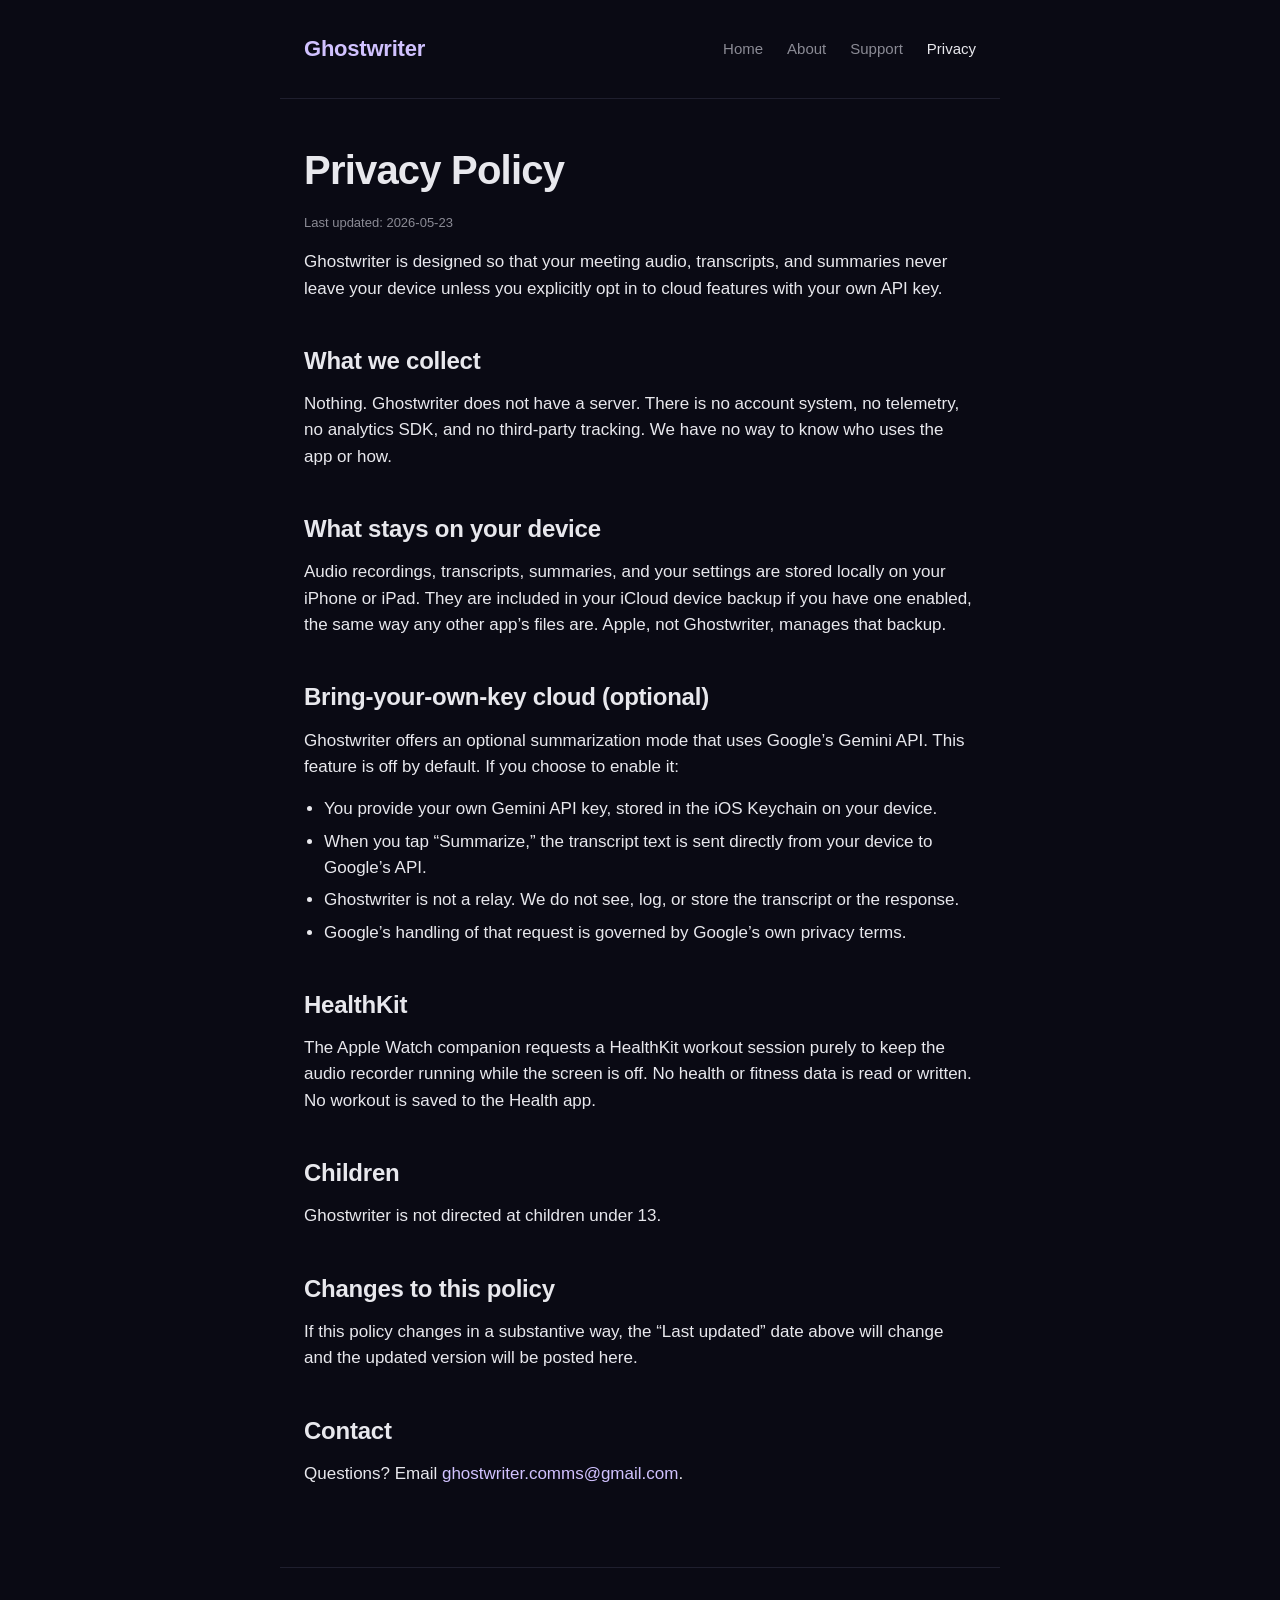
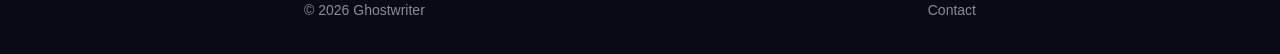
==== privacy.html @ 700176b4 "Initial commit: Ghostwriter website Static 4-page marketing/legal site for App Store Connect submiss" ====
<!DOCTYPE html>
<html lang="en">
<head>
  <meta charset="utf-8">
  <meta name="viewport" content="width=device-width, initial-scale=1">
  <title>Privacy Policy — Ghostwriter</title>
  <link rel="stylesheet" href="assets/style.css">
</head>
<body>
  <header>
    <a href="index.html" class="wordmark">Ghostwriter</a>
    <nav>
      <a href="index.html">Home</a>
      <a href="about.html">About</a>
      <a href="support.html">Support</a>
      <a href="privacy.html" class="active">Privacy</a>
    </nav>
  </header>

  <main>
    <h1>Privacy Policy</h1>
    <p class="meta">Last updated: 2026-05-23</p>

    <p>Ghostwriter is designed so that your meeting audio, transcripts, and summaries never leave your device unless you explicitly opt in to cloud features with your own API key.</p>

    <h2>What we collect</h2>
    <p>Nothing. Ghostwriter does not have a server. There is no account system, no telemetry, no analytics SDK, and no third-party tracking. We have no way to know who uses the app or how.</p>

    <h2>What stays on your device</h2>
    <p>Audio recordings, transcripts, summaries, and your settings are stored locally on your iPhone or iPad. They are included in your iCloud device backup if you have one enabled, the same way any other app&rsquo;s files are. Apple, not Ghostwriter, manages that backup.</p>

    <h2>Bring-your-own-key cloud (optional)</h2>
    <p>Ghostwriter offers an optional summarization mode that uses Google&rsquo;s Gemini API. This feature is off by default. If you choose to enable it:</p>
    <ul>
      <li>You provide your own Gemini API key, stored in the iOS Keychain on your device.</li>
      <li>When you tap &ldquo;Summarize,&rdquo; the transcript text is sent directly from your device to Google&rsquo;s API.</li>
      <li>Ghostwriter is not a relay. We do not see, log, or store the transcript or the response.</li>
      <li>Google&rsquo;s handling of that request is governed by Google&rsquo;s own privacy terms.</li>
    </ul>

    <h2>HealthKit</h2>
    <p>The Apple Watch companion requests a HealthKit workout session purely to keep the audio recorder running while the screen is off. No health or fitness data is read or written. No workout is saved to the Health app.</p>

    <h2>Children</h2>
    <p>Ghostwriter is not directed at children under 13.</p>

    <h2>Changes to this policy</h2>
    <p>If this policy changes in a substantive way, the &ldquo;Last updated&rdquo; date above will change and the updated version will be posted here.</p>

    <h2>Contact</h2>
    <p>Questions? Email <a href="mailto:ghostwriter.comms@gmail.com">ghostwriter.comms@gmail.com</a>.</p>
  </main>

  <footer>
    <span>&copy; 2026 Ghostwriter</span>
    <a href="mailto:ghostwriter.comms@gmail.com">Contact</a>
  </footer>
</body>
</html>
---- assets/style.css ----
/* Ghostwriter site — shared stylesheet */

:root {
  --lavender: #D1C2FF;
  --lavender-dim: #a99cd6;
  --bg: #0a0a14;
  --bg-elevated: #14141f;
  --text: #e8e8ed;
  --text-muted: #8b8b95;
  --border: #1f1f2e;
  --max-width: 720px;
}

* {
  box-sizing: border-box;
  margin: 0;
  padding: 0;
}

html {
  -webkit-text-size-adjust: 100%;
  scroll-behavior: smooth;
}

body {
  font-family: -apple-system, BlinkMacSystemFont, "SF Pro Text", "Helvetica Neue", sans-serif;
  background: var(--bg);
  color: var(--text);
  line-height: 1.55;
  font-size: 17px;
  -webkit-font-smoothing: antialiased;
  min-height: 100vh;
  display: flex;
  flex-direction: column;
}

a {
  color: var(--lavender);
  text-decoration: none;
}

a:hover {
  text-decoration: underline;
}

/* Layout */

header,
main,
footer {
  width: 100%;
  max-width: var(--max-width);
  margin: 0 auto;
  padding: 0 24px;
}

header {
  display: flex;
  align-items: center;
  justify-content: space-between;
  padding-top: 32px;
  padding-bottom: 32px;
  border-bottom: 1px solid var(--border);
  margin-bottom: 48px;
}

.wordmark {
  font-size: 22px;
  font-weight: 600;
  letter-spacing: -0.01em;
  color: var(--lavender);
}

nav {
  display: flex;
  gap: 24px;
}

nav a {
  color: var(--text-muted);
  font-size: 15px;
}

nav a:hover {
  color: var(--text);
  text-decoration: none;
}

nav a.active {
  color: var(--text);
}

main {
  flex: 1;
  padding-bottom: 64px;
}

footer {
  border-top: 1px solid var(--border);
  padding-top: 32px;
  padding-bottom: 32px;
  color: var(--text-muted);
  font-size: 14px;
  display: flex;
  justify-content: space-between;
  align-items: center;
}

footer a {
  color: var(--text-muted);
}

/* Typography */

h1 {
  font-size: 40px;
  font-weight: 700;
  letter-spacing: -0.02em;
  line-height: 1.15;
  margin-bottom: 20px;
}

h2 {
  font-size: 24px;
  font-weight: 600;
  letter-spacing: -0.01em;
  margin-top: 40px;
  margin-bottom: 12px;
}

h3 {
  font-size: 18px;
  font-weight: 600;
  margin-top: 24px;
  margin-bottom: 8px;
  color: var(--lavender-dim);
}

p {
  margin-bottom: 16px;
  color: var(--text);
}

p.lead {
  font-size: 19px;
  color: var(--text-muted);
  margin-bottom: 32px;
}

ul, ol {
  margin: 0 0 16px 20px;
}

li {
  margin-bottom: 6px;
}

small, .meta {
  font-size: 13px;
  color: var(--text-muted);
}

/* Components */

.cta {
  display: inline-block;
  padding: 14px 28px;
  background: var(--lavender);
  color: var(--bg);
  border-radius: 999px;
  font-weight: 600;
  font-size: 16px;
  margin-top: 8px;
}

.cta:hover {
  text-decoration: none;
  opacity: 0.9;
}

.cta.secondary {
  background: transparent;
  color: var(--lavender);
  border: 1px solid var(--lavender);
}

.hero {
  padding: 24px 0 48px;
}

.features {
  display: grid;
  grid-template-columns: 1fr;
  gap: 24px;
  margin-top: 48px;
}

.feature {
  padding: 24px;
  background: var(--bg-elevated);
  border: 1px solid var(--border);
  border-radius: 16px;
}

.feature h3 {
  margin-top: 0;
}

@media (min-width: 640px) {
  .features {
    grid-template-columns: 1fr 1fr;
  }
}

/* Mobile tweaks */

@media (max-width: 480px) {
  h1 { font-size: 32px; }
  header { padding-top: 20px; padding-bottom: 20px; margin-bottom: 32px; }
  nav { gap: 16px; }
  nav a { font-size: 14px; }
  footer { flex-direction: column; gap: 12px; text-align: center; }
}
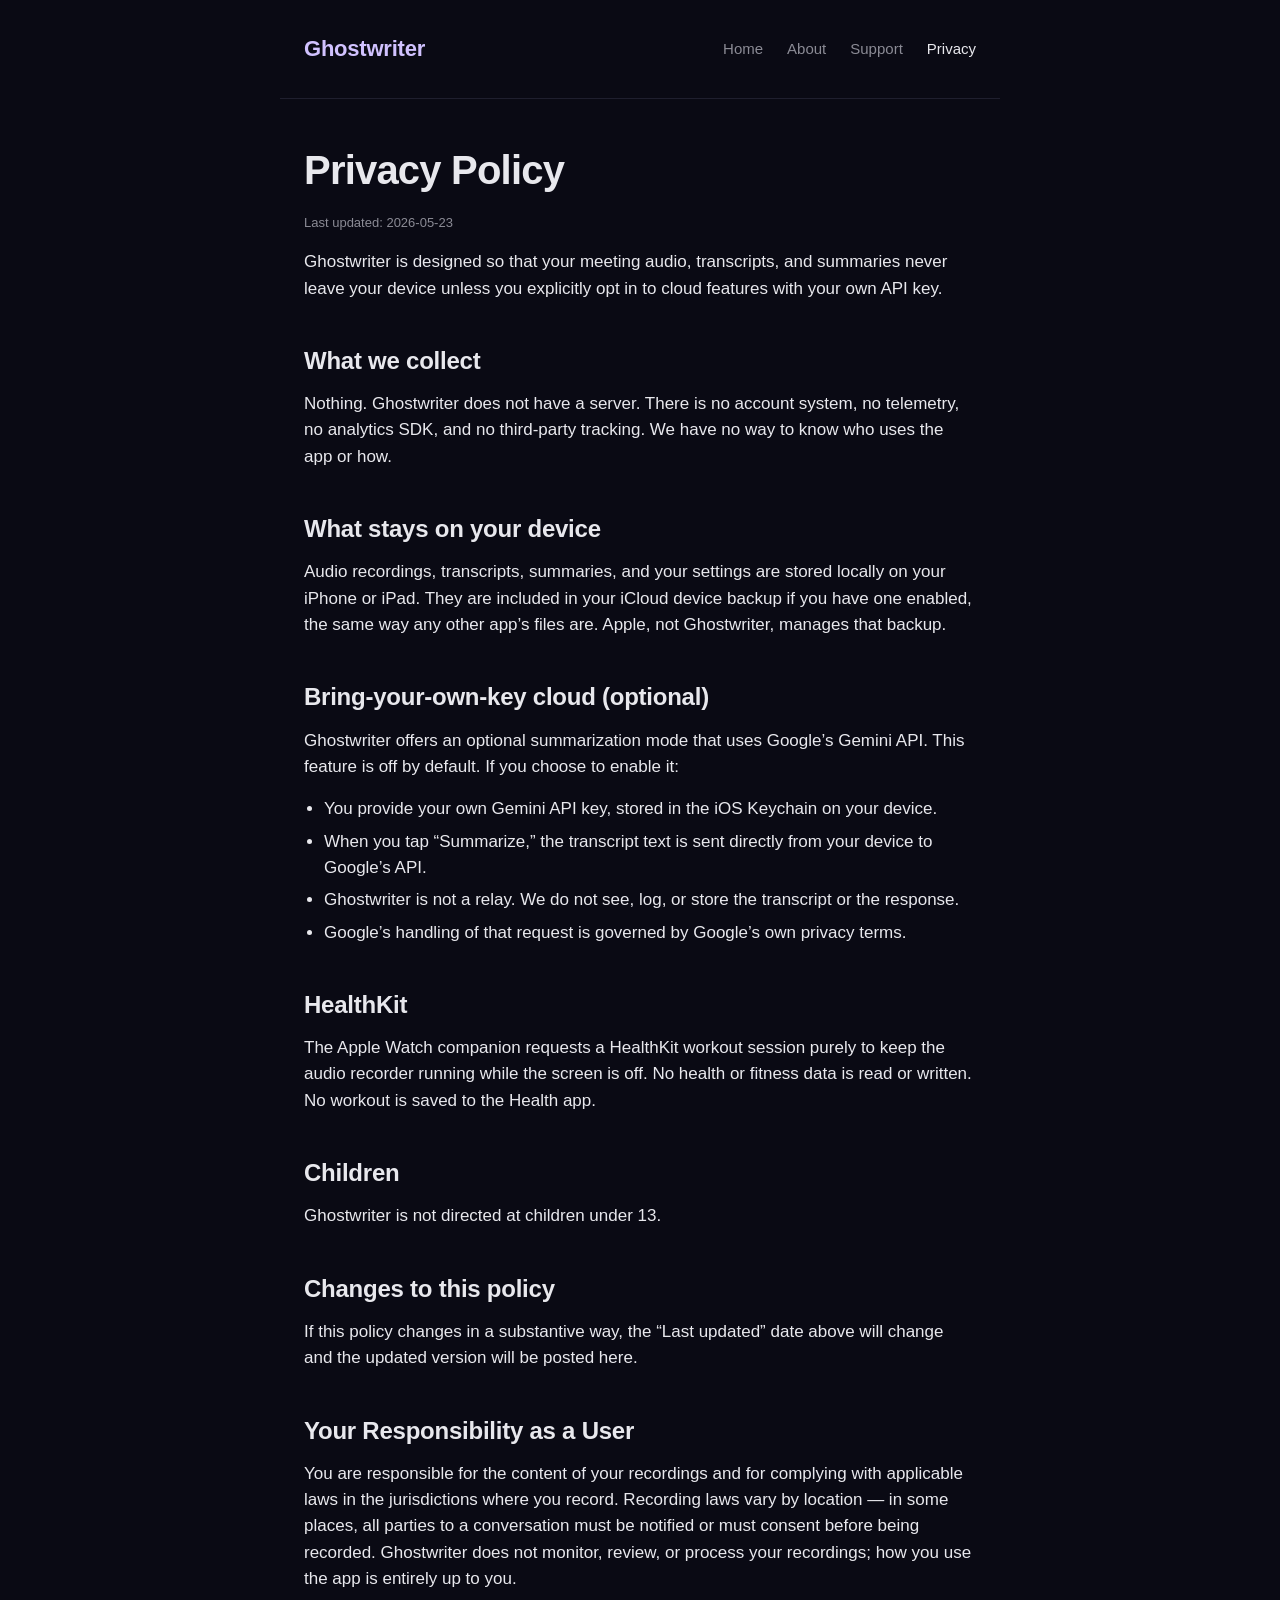
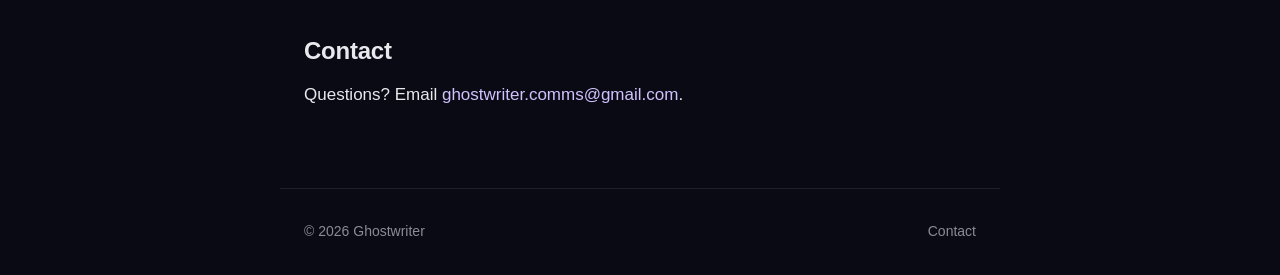
==== commit 9fdf0f3b: "Add user-responsibility section for recording laws" ====
--- a/privacy.html
+++ b/privacy.html
@@ -47,6 +47,9 @@
     <h2>Changes to this policy</h2>
     <p>If this policy changes in a substantive way, the &ldquo;Last updated&rdquo; date above will change and the updated version will be posted here.</p>
 
+    <h2>Your Responsibility as a User</h2>
+    <p>You are responsible for the content of your recordings and for complying with applicable laws in the jurisdictions where you record. Recording laws vary by location — in some places, all parties to a conversation must be notified or must consent before being recorded. Ghostwriter does not monitor, review, or process your recordings; how you use the app is entirely up to you.</p>
+    
     <h2>Contact</h2>
     <p>Questions? Email <a href="mailto:ghostwriter.comms@gmail.com">ghostwriter.comms@gmail.com</a>.</p>
   </main>
